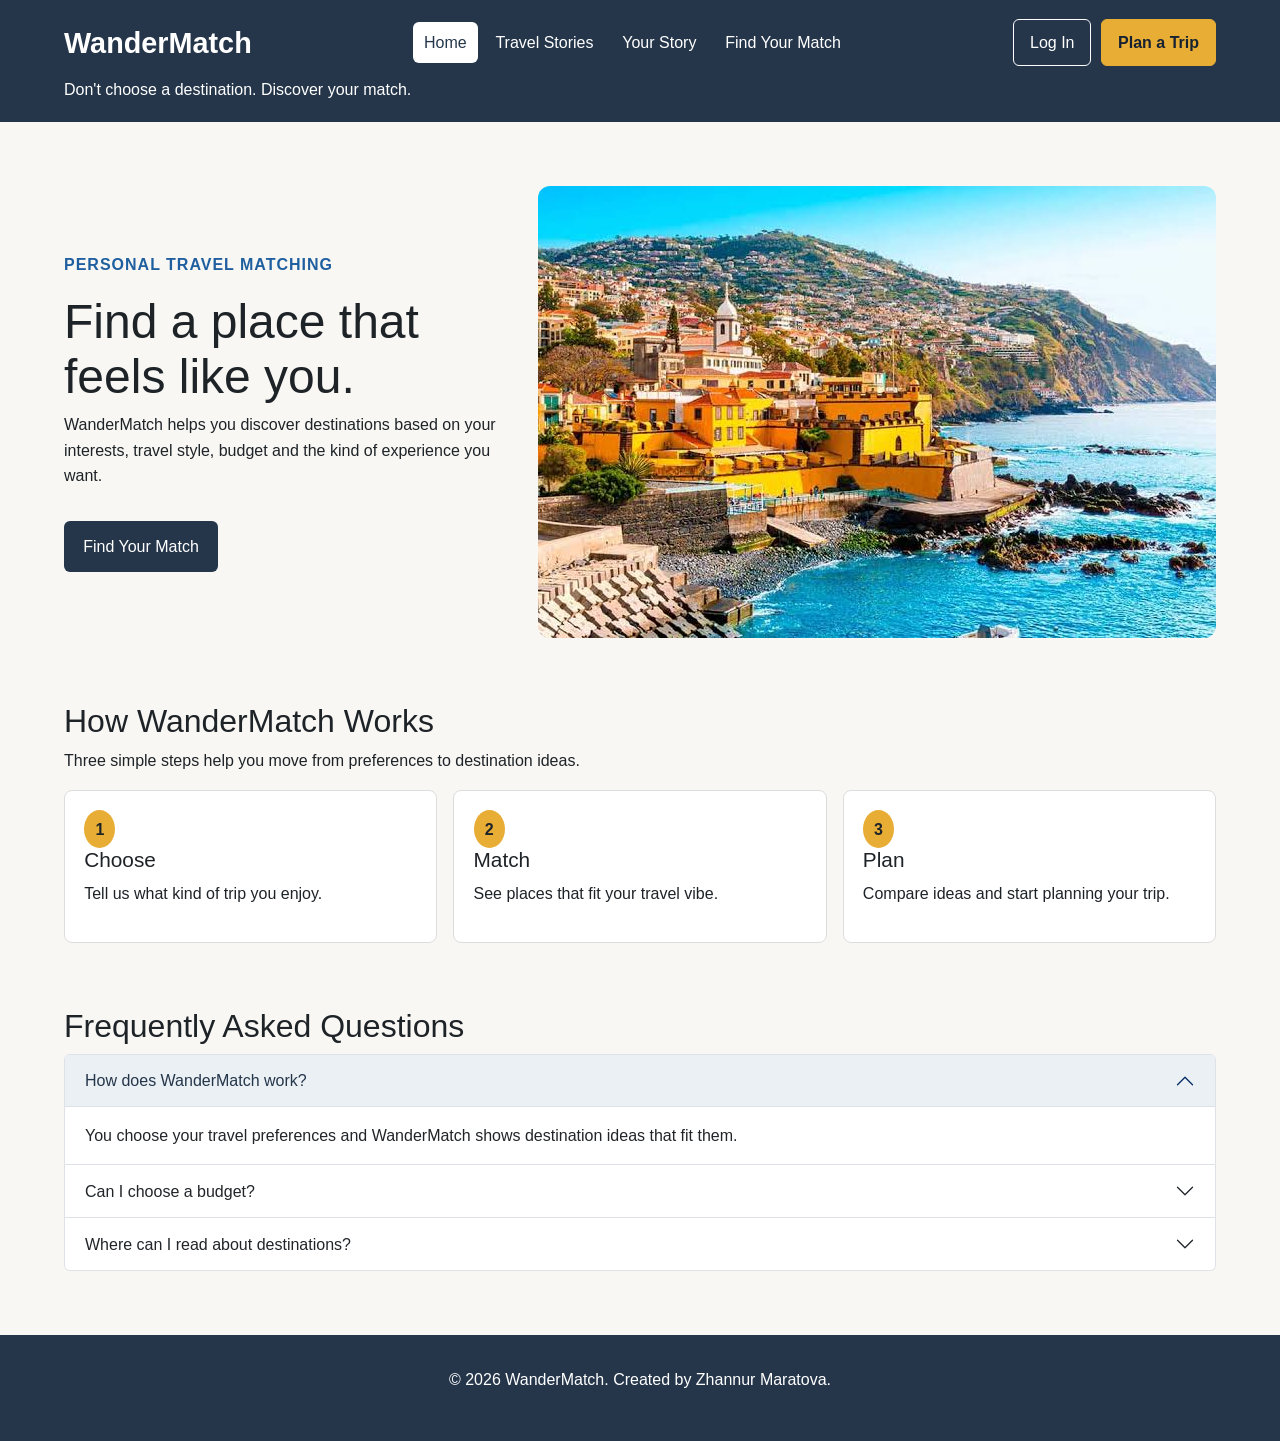
==== index.html @ 3c4c65a4 "Add files via upload" ====
<!DOCTYPE html>
<html lang="en">
<head>
    <meta charset="UTF-8">
    <meta name="viewport" content="width=device-width, initial-scale=1.0">
    <title>WanderMatch | Home</title>
    <link href="https://cdn.jsdelivr.net/npm/bootstrap@5.3.8/dist/css/bootstrap.min.css" rel="stylesheet">
    <link rel="stylesheet" href="css/style.css">
</head>

<body>
    <header class="site-header">
        <div class="site-navbar">
            <a href="index.html" class="site-logo">WanderMatch</a>
            <nav class="site-links" aria-label="Main navigation">
                <a href="index.html" class="active">Home</a> <a href="stories.html">Travel Stories</a> <a href="match.html">Your Story</a> <a href="contact.html">Find Your Match</a>
            </nav>
            <div class="nav-actions">
             <button type="button">Log In</button>
            <button type="button" class="primary-button">Plan a Trip</button>
        </div>
        </div>
        <p class="tagline">Don't choose a destination. Discover your match.</p>
    </header>

    <main>
        <section class="home-hero">
            <div class="hero-text">
                <p class="small-title">PERSONAL TRAVEL MATCHING</p>
                <h1>Find a place that feels like you.</h1>
                <p>
                    WanderMatch helps you discover destinations based on your interests,
                    travel style, budget and the kind of experience you want.
                </p>
                <a href="contact.html" class="main-button">Find Your Match</a>
            </div>

            <img src="images/story-madeira.jpg" alt="Madeira coast">
        </section>

        <section>
            <h2>How WanderMatch Works</h2>
            <p>Three simple steps help you move from preferences to destination ideas.</p>

            <div class="steps">
                <article class="step-card">
                    <span>1</span>
                    <h3>Choose</h3>
                    <p>Tell us what kind of trip you enjoy.</p>
                </article>

                <article class="step-card">
                    <span>2</span>
                    <h3>Match</h3>
                    <p>See places that fit your travel vibe.</p>
                </article>

                <article class="step-card">
                    <span>3</span>
                    <h3>Plan</h3>
                    <p>Compare ideas and start planning your trip.</p>
                </article>
            </div>
        </section>

        <section>
            <h2>Frequently Asked Questions</h2>

            <div class="accordion" id="faq">
                <div class="accordion-item">
                    <h3 class="accordion-header">
                        <button class="accordion-button" type="button" data-bs-toggle="collapse" data-bs-target="#faq1">
                            How does WanderMatch work?
                        </button>
                    </h3>
                    <div id="faq1" class="accordion-collapse collapse show" data-bs-parent="#faq">
                        <div class="accordion-body">
                            You choose your travel preferences and WanderMatch shows destination ideas that fit them.
                        </div>
                    </div>
                </div>

                <div class="accordion-item">
                    <h3 class="accordion-header">
                        <button class="accordion-button collapsed" type="button" data-bs-toggle="collapse" data-bs-target="#faq2">
                            Can I choose a budget?
                        </button>
                    </h3>
                    <div id="faq2" class="accordion-collapse collapse" data-bs-parent="#faq">
                        <div class="accordion-body">
                            Yes. Budget is one of the questions in the Find Your Match form.
                        </div>
                    </div>
                </div>

                <div class="accordion-item">
                    <h3 class="accordion-header">
                        <button class="accordion-button collapsed" type="button" data-bs-toggle="collapse" data-bs-target="#faq3">
                            Where can I read about destinations?
                        </button>
                    </h3>
                    <div id="faq3" class="accordion-collapse collapse" data-bs-parent="#faq">
                        <div class="accordion-body">
                            Open Travel Stories to see destination ideas and short descriptions.
                        </div>
                    </div>
                </div>
            </div>
        </section>
    </main>

    <footer>
        <p>&copy; 2026 WanderMatch. Created by Zhannur Maratova.</p>
    </footer>
    <script src="https://cdn.jsdelivr.net/npm/bootstrap@5.3.8/dist/js/bootstrap.bundle.min.js"></script>
</body>
</html>
---- css/style.css ----
* {
    box-sizing: border-box;
}

body {
    margin: 0;
    background-color: #f8f7f3;
    color: #1e2328;
    font-family: Arial, Helvetica, sans-serif;
    line-height: 1.6;
}
.nav-actions {
    display: flex;
    gap: 0.6rem;
    margin-left: auto;
}

.nav-actions button {
    padding: 0.6rem 1rem;
    border: 1px solid white;
    border-radius: 6px;
    background-color: transparent;
    color: white;
}

.nav-actions .primary-button,
.primary-button {
    background-color: #e8ad35;
    color: #172231;
    border-color: #e8ad35;
    font-weight: bold;
}

img {
    max-width: 100%;
    height: auto;
    display: block;
}

.site-header {
    background-color: #25364a;
    color: white;
    padding: 1.2rem 5%;
}

.site-navbar {
    display: flex;
    align-items: center;
    flex-wrap: wrap;
    gap: 1rem;
}

.site-logo {
    color: white;
    text-decoration: none;
    font-size: 1.8rem;
    font-weight: bold;
}

.site-links {
    display: flex;
    flex-wrap: wrap;
    gap: 0.4rem;
    margin-left: auto;
}

.site-links a {
    color: white;
    text-decoration: none;
    padding: 0.5rem 0.7rem;
    border-radius: 6px;
}

.site-links a:hover,
.site-links a.active {
    background-color: white;
    color: #25364a;
}

.tagline {
    margin: 0.7rem 0 0;
}

main {
    width: 90%;
    max-width: 1200px;
    margin: 0 auto;
}

section {
    margin: 4rem 0;
}

h1 {
    font-size: 3rem;
    line-height: 1.15;
}

h2 {
    font-size: 2rem;
}

h3 {
    font-size: 1.3rem;
}

.small-title {
    color: #1f5f9f;
    font-weight: bold;
    letter-spacing: 1px;
}

.main-button {
    display: inline-block;
    margin-top: 1rem;
    padding: 0.8rem 1.2rem;
    background-color: #25364a;
    color: white;
    text-decoration: none;
    border-radius: 6px;
}


.home-hero {
    display: flex;
    align-items: center;
    gap: 2rem;
}

.home-hero .hero-text,
.home-hero img {
    flex: 1;
}

.home-hero img {
    border-radius: 12px;
}

.steps {
    display: flex;
    flex-wrap: wrap;
    gap: 1rem;
}

.step-card {
    flex: 1 1 220px;
    padding: 1.2rem;
    background-color: white;
    border: 1px solid #dddddd;
    border-radius: 8px;
}

.step-card span {
    display: inline-block;
    padding: 0.4rem 0.7rem;
    background-color: #e8ad35;
    border-radius: 50%;
    font-weight: bold;
}

.accordion-button:not(.collapsed) {
    background-color: #eaf0f4;
    color: #25364a;
}

.stories {
    display: grid;
    grid-template-columns: 1fr;
    gap: 1rem;
}


.table-wrap {
    overflow-x: auto;
}

table {
    width: 100%;
    border-collapse: collapse;
    background-color: white;
}

caption {
    margin-bottom: 0.7rem;
    font-weight: bold;
}

th,
td {
    padding: 0.8rem;
    border: 1px solid #cccccc;
    text-align: left;
}

thead {
    background-color: #25364a;
    color: white;
}

.survey-hero {
    margin-top: 3rem;
}

form {
    max-width: 750px;
}

fieldset {
    margin-bottom: 1.5rem;
    padding: 1.2rem;
    background-color: white;
    border: 1px solid #cccccc;
    border-radius: 8px;
}

legend {
    font-weight: bold;
}

label {
    margin-right: 1rem;
}

input,
textarea,
button {
    font: inherit;
}

input[type="text"],
input[type="email"],
input[type="number"],
textarea {
    width: 100%;
    padding: 0.7rem;
    margin-top: 0.3rem;
    border: 1px solid #aaaaaa;
    border-radius: 5px;
}

form button {
    padding: 0.8rem 1.3rem;
    background-color: #25364a;
    color: white;
    border: none;
    border-radius: 6px;
    cursor: pointer;
}

footer {
    margin-top: 4rem;
    padding: 2rem 5%;
    background-color: #25364a;
    color: white;
    text-align: center;
}

@media (min-width: 768px) {
    .stories{
        grid-template-columns: repeat(2, 1fr);
    }
}

@media (min-width: 992px) {
    .stories{
        grid-template-columns: repeat(3, 1fr);
    }
}

@media (max-width: 767px) {
    .site-links {
        width: 100%;
        margin-left: 0;
    }

    .home-hero {
        flex-direction: column;
        align-items: flex-start;
    }

    h1 {
        font-size: 2.2rem;
    }

    section {
        margin: 3rem 0;
    }
}


.add-memory-button {
    display: inline-block;
    margin-top: 1rem;
    padding: 0.7rem 1rem;
    background-color: #e8ad35;
    color: #172231;
    text-decoration: none;
    border-radius: 6px;
    font-weight: bold;
}

.memory-cards {
    display: grid;
    grid-template-columns: 1fr;
    gap: 1rem;
}

.memory-card {
    background-color: white;
    border: 1px solid #dddddd;
    border-radius: 8px;
    overflow: hidden;
    display: flex;
    flex-direction: column;
}

.memory-card img {
    width: 100%;
    aspect-ratio: 16 / 10;
    object-fit: cover;
}

.memory-text {
    padding: 1rem;
    display: flex;
    flex-direction: column;
    flex: 1;
}

.memory-text h2 {
    margin-bottom: 0.3rem;
}

.memory-date {
    color: #657080;
    font-size: 0.9rem;
}

.memory-link {
    color: #1f5f9f;
    font-weight: bold;
    text-decoration: none;
    margin-top: auto;
}
.story-card {
    background-color: white;
    border: 1px solid #dddddd;
    border-radius: 8px;
    overflow: hidden;
}

.story-card img{
    width: 100%;
    aspect-ratio: 16 / 10;
    object-fit: cover;
}
.main-button:hover {
    opacity: 0.85;
}

.story-text{
    padding: 1rem;
}

@media (min-width: 768px) {
    .memory-cards {
        grid-template-columns: repeat(2, 1fr);
    }
}

@media (min-width: 992px) {
    .memory-cards {
        grid-template-columns: repeat(3, 1fr);
    }
}
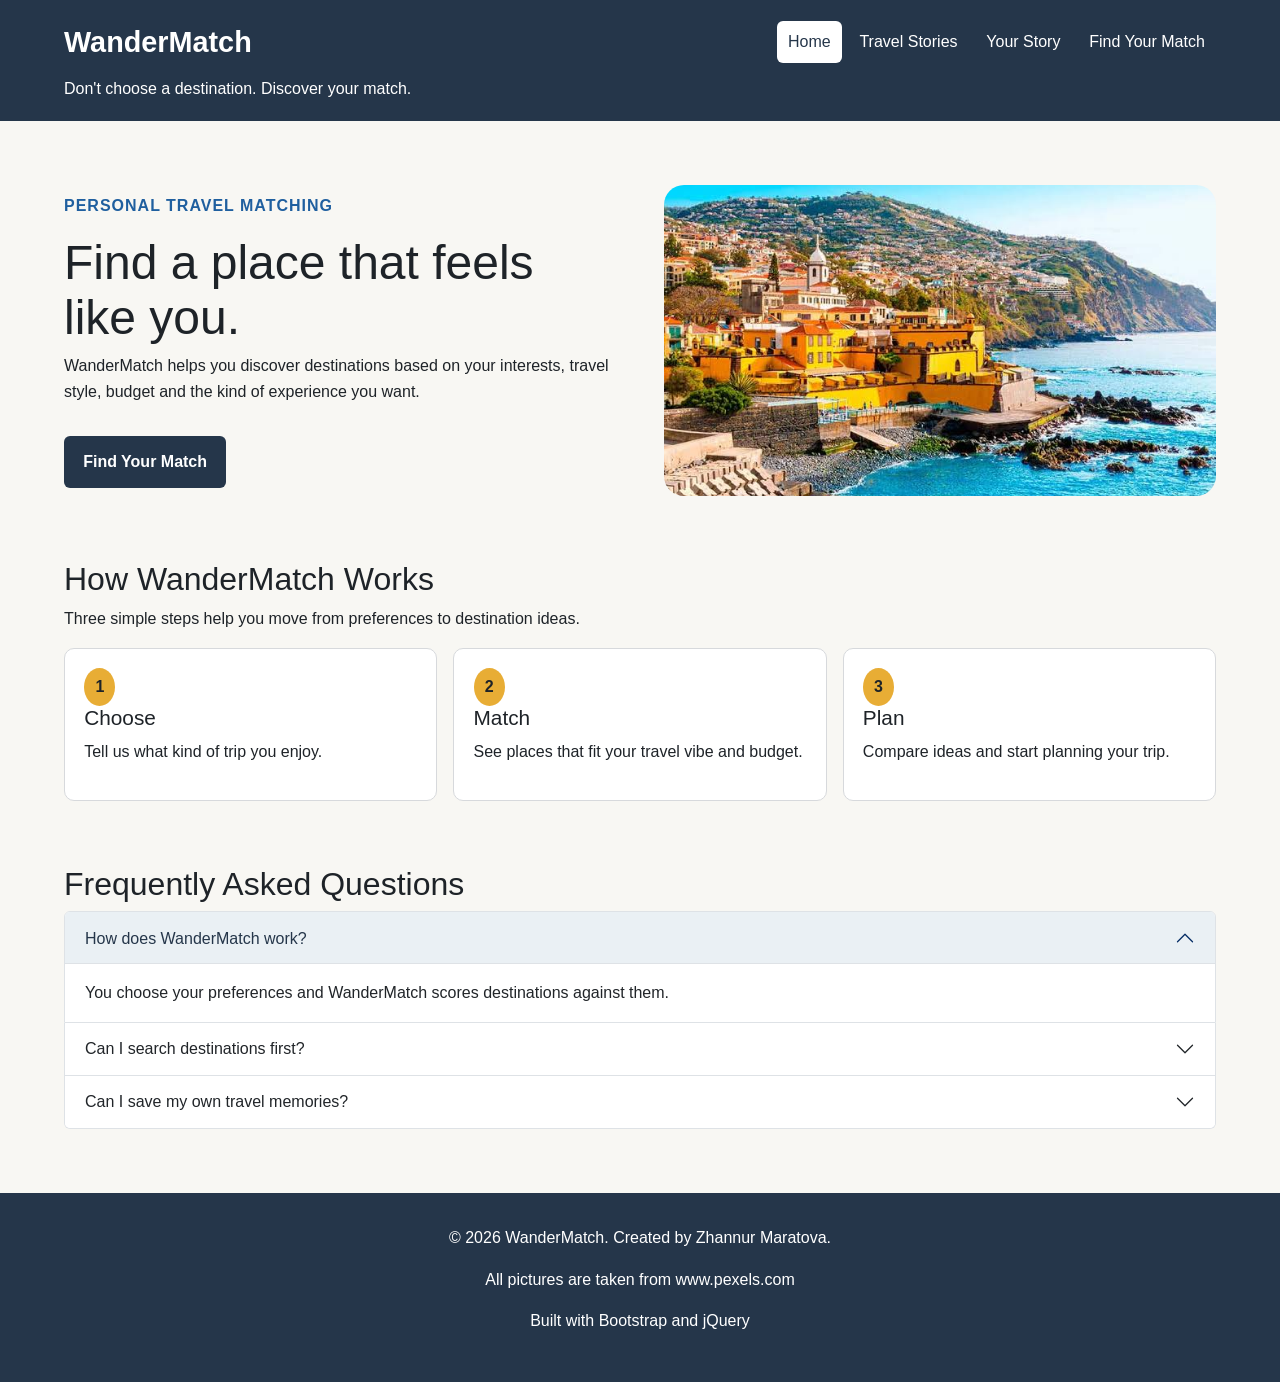
==== commit f7a4acf4: "Add Endterm interactive features" ====
--- a/index.html
+++ b/index.html
@@ -7,111 +7,71 @@
     <link href="https://cdn.jsdelivr.net/npm/bootstrap@5.3.8/dist/css/bootstrap.min.css" rel="stylesheet">
     <link rel="stylesheet" href="css/style.css">
 </head>
-
 <body>
+    <a class="skip-link" href="#mainContent">Skip to main content</a>
     <header class="site-header">
         <div class="site-navbar">
             <a href="index.html" class="site-logo">WanderMatch</a>
             <nav class="site-links" aria-label="Main navigation">
-                <a href="index.html" class="active">Home</a> <a href="stories.html">Travel Stories</a> <a href="match.html">Your Story</a> <a href="contact.html">Find Your Match</a>
+                <a href="index.html" class="active" aria-current="page">Home</a>
+                <a href="stories.html">Travel Stories</a>
+                <a href="match.html">Your Story</a>
+                <a href="contact.html">Find Your Match</a>
             </nav>
-            <div class="nav-actions">
-             <button type="button">Log In</button>
-            <button type="button" class="primary-button">Plan a Trip</button>
-        </div>
         </div>
         <p class="tagline">Don't choose a destination. Discover your match.</p>
     </header>
 
-    <main>
+    <main id="mainContent">
         <section class="home-hero">
             <div class="hero-text">
                 <p class="small-title">PERSONAL TRAVEL MATCHING</p>
                 <h1>Find a place that feels like you.</h1>
-                <p>
-                    WanderMatch helps you discover destinations based on your interests,
-                    travel style, budget and the kind of experience you want.
-                </p>
+                <p>WanderMatch helps you discover destinations based on your interests, travel style, budget and the kind of experience you want.</p>
                 <a href="contact.html" class="main-button">Find Your Match</a>
             </div>
-
-            <img src="images/story-madeira.jpg" alt="Madeira coast">
+            <div class="hero-image">
+                <img src="images/story-madeira.jpg" alt="Madeira">
+            </div>
         </section>
 
         <section>
             <h2>How WanderMatch Works</h2>
             <p>Three simple steps help you move from preferences to destination ideas.</p>
-
             <div class="steps">
-                <article class="step-card">
-                    <span>1</span>
-                    <h3>Choose</h3>
-                    <p>Tell us what kind of trip you enjoy.</p>
-                </article>
-
-                <article class="step-card">
-                    <span>2</span>
-                    <h3>Match</h3>
-                    <p>See places that fit your travel vibe.</p>
-                </article>
-
-                <article class="step-card">
-                    <span>3</span>
-                    <h3>Plan</h3>
-                    <p>Compare ideas and start planning your trip.</p>
-                </article>
+                <article class="step-card"><span>1</span><h3>Choose</h3><p>Tell us what kind of trip you enjoy.</p></article>
+                <article class="step-card"><span>2</span><h3>Match</h3><p>See places that fit your travel vibe and budget.</p></article>
+                <article class="step-card"><span>3</span><h3>Plan</h3><p>Compare ideas and start planning your trip.</p></article>
             </div>
         </section>
 
         <section>
             <h2>Frequently Asked Questions</h2>
-
             <div class="accordion" id="faq">
                 <div class="accordion-item">
-                    <h3 class="accordion-header">
-                        <button class="accordion-button" type="button" data-bs-toggle="collapse" data-bs-target="#faq1">
-                            How does WanderMatch work?
-                        </button>
-                    </h3>
-                    <div id="faq1" class="accordion-collapse collapse show" data-bs-parent="#faq">
-                        <div class="accordion-body">
-                            You choose your travel preferences and WanderMatch shows destination ideas that fit them.
-                        </div>
-                    </div>
+                    <h3 class="accordion-header"><button class="accordion-button" type="button" data-bs-toggle="collapse" data-bs-target="#faq1" aria-expanded="true" aria-controls="faq1">How does WanderMatch work?</button></h3>
+                    <div id="faq1" class="accordion-collapse collapse show" data-bs-parent="#faq"><div class="accordion-body">You choose your preferences and WanderMatch scores destinations against them.</div></div>
                 </div>
-
                 <div class="accordion-item">
-                    <h3 class="accordion-header">
-                        <button class="accordion-button collapsed" type="button" data-bs-toggle="collapse" data-bs-target="#faq2">
-                            Can I choose a budget?
-                        </button>
-                    </h3>
-                    <div id="faq2" class="accordion-collapse collapse" data-bs-parent="#faq">
-                        <div class="accordion-body">
-                            Yes. Budget is one of the questions in the Find Your Match form.
-                        </div>
-                    </div>
+                    <h3 class="accordion-header"><button class="accordion-button collapsed" type="button" data-bs-toggle="collapse" data-bs-target="#faq2" aria-expanded="false" aria-controls="faq2">Can I search destinations first?</button></h3>
+                    <div id="faq2" class="accordion-collapse collapse" data-bs-parent="#faq"><div class="accordion-body">Yes. Travel Stories includes live search, travel-style filtering and sorting.</div></div>
                 </div>
-
                 <div class="accordion-item">
-                    <h3 class="accordion-header">
-                        <button class="accordion-button collapsed" type="button" data-bs-toggle="collapse" data-bs-target="#faq3">
-                            Where can I read about destinations?
-                        </button>
-                    </h3>
-                    <div id="faq3" class="accordion-collapse collapse" data-bs-parent="#faq">
-                        <div class="accordion-body">
-                            Open Travel Stories to see destination ideas and short descriptions.
-                        </div>
-                    </div>
+                    <h3 class="accordion-header"><button class="accordion-button collapsed" type="button" data-bs-toggle="collapse" data-bs-target="#faq3" aria-expanded="false" aria-controls="faq3">Can I save my own travel memories?</button></h3>
+                    <div id="faq3" class="accordion-collapse collapse" data-bs-parent="#faq"><div class="accordion-body">Yes. Your Story saves memories in local storage in your browser.</div></div>
                 </div>
             </div>
         </section>
+
     </main>
 
     <footer>
         <p>&copy; 2026 WanderMatch. Created by Zhannur Maratova.</p>
+        <p> All pictures are taken from www.pexels.com</p>
+        <p> Built with Bootstrap and jQuery</p>
     </footer>
+    <script src="https://code.jquery.com/jquery-3.7.1.min.js"></script>
     <script src="https://cdn.jsdelivr.net/npm/bootstrap@5.3.8/dist/js/bootstrap.bundle.min.js"></script>
+    <script src="js/common.js"></script>
 </body>
 </html>
--- a/css/style.css
+++ b/css/style.css
@@ -1,375 +1,255 @@
-* {
-    box-sizing: border-box;
-}
+* { box-sizing: border-box; }
+
+:root {
+    --navy: #25364a;
+    --gold: #e8ad35;
+    --off-white: #f8f7f3;
+    --blue: #1f5f9f;
+    --text: #1e2328;
+    --muted: #657080;
+    --border: #d7d9dc;
+    --danger: #a62525;
+    --success: #176b43;
+}
+
+html { scroll-behavior: auto; }
 
 body {
     margin: 0;
-    background-color: #f8f7f3;
-    color: #1e2328;
+    background-color: var(--off-white);
+    color: var(--text);
     font-family: Arial, Helvetica, sans-serif;
     line-height: 1.6;
 }
-.nav-actions {
-    display: flex;
-    gap: 0.6rem;
-    margin-left: auto;
-}
-
-.nav-actions button {
-    padding: 0.6rem 1rem;
-    border: 1px solid white;
+
+img { max-width: 100%; height: auto; display: block; }
+button, input, textarea, select { font: inherit; }
+
+.skip-link {
+    position: absolute;
+    left: 1rem;
+    top: -4rem;
+    z-index: 1000;
+    padding: 0.7rem 1rem;
+    background: white;
+    color: var(--navy);
     border-radius: 6px;
-    background-color: transparent;
-    color: white;
-}
-
-.nav-actions .primary-button,
-.primary-button {
-    background-color: #e8ad35;
-    color: #172231;
-    border-color: #e8ad35;
-    font-weight: bold;
-}
-
-img {
-    max-width: 100%;
-    height: auto;
-    display: block;
-}
+}
+.skip-link:focus { top: 1rem; }
 
 .site-header {
-    background-color: #25364a;
+    background-color: var(--navy);
     color: white;
     padding: 1.2rem 5%;
 }
-
-.site-navbar {
-    display: flex;
-    align-items: center;
-    flex-wrap: wrap;
-    gap: 1rem;
-}
-
-.site-logo {
-    color: white;
+.site-navbar { display: flex; align-items: center; flex-wrap: wrap; gap: 1rem; }
+.site-logo { color: white; text-decoration: none; font-size: 1.8rem; font-weight: bold; }
+.site-links { display: flex; flex-wrap: wrap; gap: 0.4rem; margin-left: auto; }
+.site-links a { color: white; text-decoration: none; padding: 0.5rem 0.7rem; border-radius: 6px; }
+.site-links a:hover, .site-links a.active { background-color: white; color: var(--navy); }
+.tagline { margin: 0.7rem 0 0; }
+
+.main-button,
+.add-memory-button,
+.main-form-button,
+.details-button,
+.delete-memory-button {
+    border-radius: 6px;
     text-decoration: none;
-    font-size: 1.8rem;
-    font-weight: bold;
-}
-
-.site-links {
-    display: flex;
-    flex-wrap: wrap;
-    gap: 0.4rem;
-    margin-left: auto;
-}
-
-.site-links a {
-    color: white;
-    text-decoration: none;
-    padding: 0.5rem 0.7rem;
-    border-radius: 6px;
-}
-
-.site-links a:hover,
-.site-links a.active {
-    background-color: white;
-    color: #25364a;
-}
-
-.tagline {
-    margin: 0.7rem 0 0;
-}
-
-main {
-    width: 90%;
-    max-width: 1200px;
-    margin: 0 auto;
-}
-
-section {
-    margin: 4rem 0;
-}
-
-h1 {
-    font-size: 3rem;
-    line-height: 1.15;
-}
-
-h2 {
-    font-size: 2rem;
-}
-
-h3 {
-    font-size: 1.3rem;
-}
-
-.small-title {
-    color: #1f5f9f;
-    font-weight: bold;
-    letter-spacing: 1px;
-}
-
-.main-button {
+    cursor: pointer;
+}
+main { width: 90%; max-width: 1200px; margin: 0 auto; }
+section { margin: 4rem 0; }
+h1 { font-size: clamp(2.2rem, 5vw, 3rem); line-height: 1.15; }
+h2 { font-size: clamp(1.6rem, 4vw, 2rem); }
+h3 { font-size: 1.3rem; }
+.small-title { color: var(--blue); font-weight: bold; letter-spacing: 1px; }
+
+.main-button,
+.main-form-button {
     display: inline-block;
     margin-top: 1rem;
     padding: 0.8rem 1.2rem;
-    background-color: #25364a;
-    color: white;
-    text-decoration: none;
-    border-radius: 6px;
-}
-
-
-.home-hero {
-    display: flex;
-    align-items: center;
-    gap: 2rem;
-}
-
-.home-hero .hero-text,
-.home-hero img {
-    flex: 1;
-}
-
-.home-hero img {
-    border-radius: 12px;
-}
-
-.steps {
-    display: flex;
-    flex-wrap: wrap;
-    gap: 1rem;
-}
-
-.step-card {
-    flex: 1 1 220px;
-    padding: 1.2rem;
-    background-color: white;
-    border: 1px solid #dddddd;
-    border-radius: 8px;
-}
-
-.step-card span {
-    display: inline-block;
-    padding: 0.4rem 0.7rem;
-    background-color: #e8ad35;
-    border-radius: 50%;
-    font-weight: bold;
-}
-
-.accordion-button:not(.collapsed) {
-    background-color: #eaf0f4;
-    color: #25364a;
-}
-
-.stories {
-    display: grid;
-    grid-template-columns: 1fr;
-    gap: 1rem;
-}
-
-
-.table-wrap {
-    overflow-x: auto;
-}
-
-table {
-    width: 100%;
-    border-collapse: collapse;
-    background-color: white;
-}
-
-caption {
-    margin-bottom: 0.7rem;
-    font-weight: bold;
-}
-
-th,
-td {
-    padding: 0.8rem;
-    border: 1px solid #cccccc;
-    text-align: left;
-}
-
-thead {
-    background-color: #25364a;
-    color: white;
-}
-
-.survey-hero {
-    margin-top: 3rem;
-}
-
-form {
-    max-width: 750px;
-}
-
-fieldset {
-    margin-bottom: 1.5rem;
-    padding: 1.2rem;
-    background-color: white;
-    border: 1px solid #cccccc;
-    border-radius: 8px;
-}
-
-legend {
-    font-weight: bold;
-}
-
-label {
-    margin-right: 1rem;
-}
-
-input,
-textarea,
-button {
-    font: inherit;
-}
-
-input[type="text"],
-input[type="email"],
-input[type="number"],
-textarea {
-    width: 100%;
-    padding: 0.7rem;
-    margin-top: 0.3rem;
-    border: 1px solid #aaaaaa;
-    border-radius: 5px;
-}
-
-form button {
-    padding: 0.8rem 1.3rem;
-    background-color: #25364a;
+    background-color: var(--navy);
     color: white;
     border: none;
-    border-radius: 6px;
+    font-weight: 700;
+}
+.main-button:hover,
+.main-form-button:hover,
+.add-memory-button:hover { filter: brightness(0.92); }
+.home-hero {
+    display: grid;
+    grid-template-columns: 1fr 1fr;
+    align-items: center;
+    gap: 3rem;
+}
+
+.home-hero .hero-text {
+    min-width: 0;
+}
+
+.home-hero img {
+    width: 100%;
+    aspect-ratio: 3 / 2;
+    object-fit: cover;
+    border-radius: 12px;
+}
+.steps { display: flex; flex-wrap: wrap; gap: 1rem; }
+.step-card { flex: 1 1 220px; padding: 1.2rem; background: white; border: 1px solid var(--border); border-radius: 10px; }
+.step-card span { display: inline-block; padding: 0.4rem 0.7rem; background: var(--gold); border-radius: 50%; font-weight: bold; }
+.accordion-button:not(.collapsed) { background-color: #eaf0f4; color: var(--navy); }
+.explore-tools { display: flex; justify-content: space-between; align-items: end; gap: 2rem; padding: 1.5rem; background: white; border: 1px solid var(--border); border-radius: 12px; }
+.tool-grid { display: grid; grid-template-columns: repeat(3, minmax(160px, 1fr)); gap: 1rem; width: min(760px, 100%); }
+.tool-grid label { display: block; font-weight: 700; margin-bottom: 0.35rem; }
+.stories { display: grid; grid-template-columns: 1fr; gap: 1rem; }
+.story-card { background: white; border: 1px solid var(--border); border-radius: 10px; overflow: hidden; position: relative; transition: transform 180ms ease, box-shadow 180ms ease; }
+.story-card:hover { transform: translateY(-4px); box-shadow: 0 10px 24px rgba(37,54,74,0.13); }
+.story-card img { width: 100%; aspect-ratio: 16 / 10; object-fit: cover; }
+.story-text { padding: 1rem; }
+.destination-region, .destination-country { color: var(--muted); margin-bottom: 0.25rem; }
+.destination-meta { display: flex; justify-content: space-between; gap: 1rem; margin: 0.8rem 0; font-weight: 700; }
+.interest-line { color: var(--blue); }
+.details-button { padding: 0.55rem 0.85rem; border: 1px solid var(--navy); background: transparent; color: var(--navy); font-weight: 700; }
+.story-details { margin-top: 0.8rem; padding: 0.8rem; background: #f2f5f7; border-radius: 8px; }
+.empty-state { padding: 1rem; background: #fff4d5; border: 1px solid #e2c063; border-radius: 8px; }
+
+.add-memory-button { display: inline-block; margin-top: 1rem; padding: 0.7rem 1rem; background: var(--gold); color: #172231; border: none; font-weight: bold; }
+.memory-stats { margin-top: 1rem; color: var(--muted); font-weight: 700; }
+.memory-form-panel { padding: 1.5rem; background: white; border: 1px solid var(--border); border-radius: 10px; }
+.memory-cards { display: grid; grid-template-columns: 1fr; gap: 1rem; }
+.memory-card { background: white; border: 1px solid var(--border); border-radius: 10px; overflow: hidden; display: flex; flex-direction: column; transition: transform 180ms ease, box-shadow 180ms ease; }
+.memory-card:hover { transform: translateY(-4px); box-shadow: 0 10px 24px rgba(37,54,74,0.13); }
+.memory-card img { width: 100%; aspect-ratio: 16 / 10; object-fit: cover; }
+.memory-text { padding: 1rem; display: flex; flex-direction: column; flex: 1; }
+.memory-date { color: var(--muted); font-size: 0.9rem; }
+.memory-rating { font-weight: 700; color: var(--blue); }
+.delete-memory-button { align-self: flex-start; margin-top: auto; padding: 0.5rem 0.8rem; border: 1px solid var(--danger); color: var(--danger); background: white; }
+
+.optional-label { color: var(--muted); font-weight: 400; }
+.memory-photo-placeholder {
+    width: 100%;
+    aspect-ratio: 16 / 10;
+    display: grid;
+    place-items: center;
+    align-content: center;
+    gap: 0.45rem;
+    background: linear-gradient(145deg, #dceaf4, #f6edd2);
+    color: var(--navy);
+    text-align: center;
+}
+.memory-plane-icon { font-size: clamp(3rem, 8vw, 5rem); line-height: 1; transform: rotate(-8deg); }
+.memory-placeholder-text { font-weight: 800; letter-spacing: 0.04em; }
+
+.confirm-overlay[hidden] { display: none; }
+.confirm-overlay {
+    position: fixed;
+    inset: 0;
+    z-index: 2000;
+    display: grid;
+    place-items: center;
+    padding: 1rem;
+    background: rgba(18, 28, 39, 0.66);
+}
+.confirm-dialog {
+    width: min(480px, 100%);
+    margin: 0;
+    padding: 1.5rem;
+    background: white;
+    border-radius: 14px;
+    box-shadow: 0 18px 50px rgba(0, 0, 0, 0.28);
+}
+.confirm-dialog h2 { margin-top: 0.25rem; }
+.confirm-actions { display: flex; justify-content: flex-end; gap: 0.75rem; margin-top: 1.25rem; }
+.secondary-action-button,
+.danger-action-button {
+    padding: 0.7rem 1rem;
+    border-radius: 7px;
+    font-weight: 700;
     cursor: pointer;
 }
-
-footer {
-    margin-top: 4rem;
-    padding: 2rem 5%;
-    background-color: #25364a;
-    color: white;
-    text-align: center;
-}
+.secondary-action-button { border: 1px solid var(--border); background: white; color: var(--text); }
+.danger-action-button { border: 1px solid var(--danger); background: var(--danger); color: white; }
+.secondary-action-button:hover { background: #f1f3f5; }
+.danger-action-button:hover { filter: brightness(0.9); }
+
+.table-wrap { overflow-x: auto; }
+table { width: 100%; border-collapse: collapse; background: white; }
+caption { margin-bottom: 0.7rem; font-weight: bold; color: var(--text); }
+th, td { padding: 0.8rem; border: 1px solid #cccccc; text-align: left; }
+thead { background: var(--navy); color: white; }
+
+.survey-hero { margin-top: 3rem; }
+.match-form { max-width: 900px; }
+fieldset { margin-bottom: 1.5rem; padding: 1.2rem; background: white; border: 1px solid var(--border); border-radius: 10px; }
+legend { font-weight: bold; float: none; width: auto; padding: 0 0.3rem; }
+.choice-grid { display: grid; grid-template-columns: repeat(2, minmax(150px, 1fr)); gap: 0.75rem; }
+.choice-card { display: flex; align-items: center; gap: 0.55rem; padding: 0.8rem; background: #f6f7f8; border: 1px solid var(--border); border-radius: 8px; cursor: pointer; }
+.choice-card:hover { border-color: var(--blue); }
+.field-error { min-height: 1.2rem; margin-top: 0.3rem; color: var(--danger); font-size: 0.9rem; }
+.success-message { display: none; margin-top: 1rem; padding: 0.9rem; background: #e6f5ed; border: 1px solid #7ab495; color: var(--success); border-radius: 8px; }
+.form-control.is-invalid { border-color: var(--danger); background-image: none; }
+.match-results { padding: 2rem; background: #eef4f8; border-radius: 14px; }
+.match-result-list { display: grid; grid-template-columns: repeat(3, 1fr); gap: 1rem; }
+.match-card { background: white; border-radius: 10px; overflow: hidden; border: 1px solid var(--border); }
+.match-card img { width: 100%; aspect-ratio: 16 / 10; object-fit: cover; }
+.match-card-body { padding: 1rem; }
+.match-score { display: inline-block; padding: 0.35rem 0.65rem; background: var(--gold); border-radius: 999px; font-weight: 800; }
+.match-reason { color: var(--muted); }
+
+:focus-visible { outline: 3px solid #68a7e4; outline-offset: 3px; }
+
+footer { margin-top: 4rem; padding: 2rem 5%; background: var(--navy); color: white; text-align: center; }
 
 @media (min-width: 768px) {
-    .stories{
-        grid-template-columns: repeat(2, 1fr);
+    .stories, .memory-cards { grid-template-columns: repeat(2, 1fr); }
+}
+
+@media (min-width: 992px) {
+    .stories, .memory-cards { grid-template-columns: repeat(3, 1fr); }
+}
+
+@media (max-width: 900px) {
+    .explore-tools { align-items: stretch; flex-direction: column; }
+    .tool-grid { grid-template-columns: 1fr; }
+    .match-result-list { grid-template-columns: 1fr; }
+}
+
+@media (max-width: 767px) {
+    .site-navbar { align-items: flex-start; }
+    .site-links { width: 100%; margin-left: 0; }
+    .site-links a { flex: 1 1 45%; }
+    .home-hero {
+        grid-template-columns: 1fr;
+        gap: 1.5rem;
     }
-}
-
-@media (min-width: 992px) {
-    .stories{
-        grid-template-columns: repeat(3, 1fr);
+
+    .home-hero img {
+        width: 100%;
     }
-}
-
-@media (max-width: 767px) {
-    .site-links {
-        width: 100%;
-        margin-left: 0;
-    }
-
-    .home-hero {
-        flex-direction: column;
-        align-items: flex-start;
-    }
-
-    h1 {
-        font-size: 2.2rem;
-    }
-
-    section {
-        margin: 3rem 0;
-    }
-}
-
-
-.add-memory-button {
-    display: inline-block;
-    margin-top: 1rem;
-    padding: 0.7rem 1rem;
-    background-color: #e8ad35;
-    color: #172231;
-    text-decoration: none;
-    border-radius: 6px;
-    font-weight: bold;
-}
-
-.memory-cards {
-    display: grid;
-    grid-template-columns: 1fr;
-    gap: 1rem;
-}
-
-.memory-card {
-    background-color: white;
-    border: 1px solid #dddddd;
-    border-radius: 8px;
+ .feature-highlight { flex-direction: column; align-items: flex-start; }
+    .choice-grid { grid-template-columns: 1fr; }
+    section { margin: 3rem 0; }
+}
+
+@media (max-width: 420px) {
+    main { width: 92%; }
+    .site-header { padding-inline: 4%; }
+    .site-logo { font-size: 1.55rem; }
+    .site-links a { flex-basis: 100%; }
+    fieldset, .explore-tools, .match-results { padding: 1rem; }
+}
+
+.hero-image {
+    width: 100%;
+    aspect-ratio: 16 / 9;
     overflow: hidden;
-    display: flex;
-    flex-direction: column;
-}
-
-.memory-card img {
-    width: 100%;
-    aspect-ratio: 16 / 10;
+    border-radius: 20px;
+}
+
+.hero-image img {
+    width: 100%;
+    height: 100%;
     object-fit: cover;
-}
-
-.memory-text {
-    padding: 1rem;
-    display: flex;
-    flex-direction: column;
-    flex: 1;
-}
-
-.memory-text h2 {
-    margin-bottom: 0.3rem;
-}
-
-.memory-date {
-    color: #657080;
-    font-size: 0.9rem;
-}
-
-.memory-link {
-    color: #1f5f9f;
-    font-weight: bold;
-    text-decoration: none;
-    margin-top: auto;
-}
-.story-card {
-    background-color: white;
-    border: 1px solid #dddddd;
-    border-radius: 8px;
-    overflow: hidden;
-}
-
-.story-card img{
-    width: 100%;
-    aspect-ratio: 16 / 10;
-    object-fit: cover;
-}
-.main-button:hover {
-    opacity: 0.85;
-}
-
-.story-text{
-    padding: 1rem;
-}
-
-@media (min-width: 768px) {
-    .memory-cards {
-        grid-template-columns: repeat(2, 1fr);
-    }
-}
-
-@media (min-width: 992px) {
-    .memory-cards {
-        grid-template-columns: repeat(3, 1fr);
-    }
-}
+    display: block;
+}
